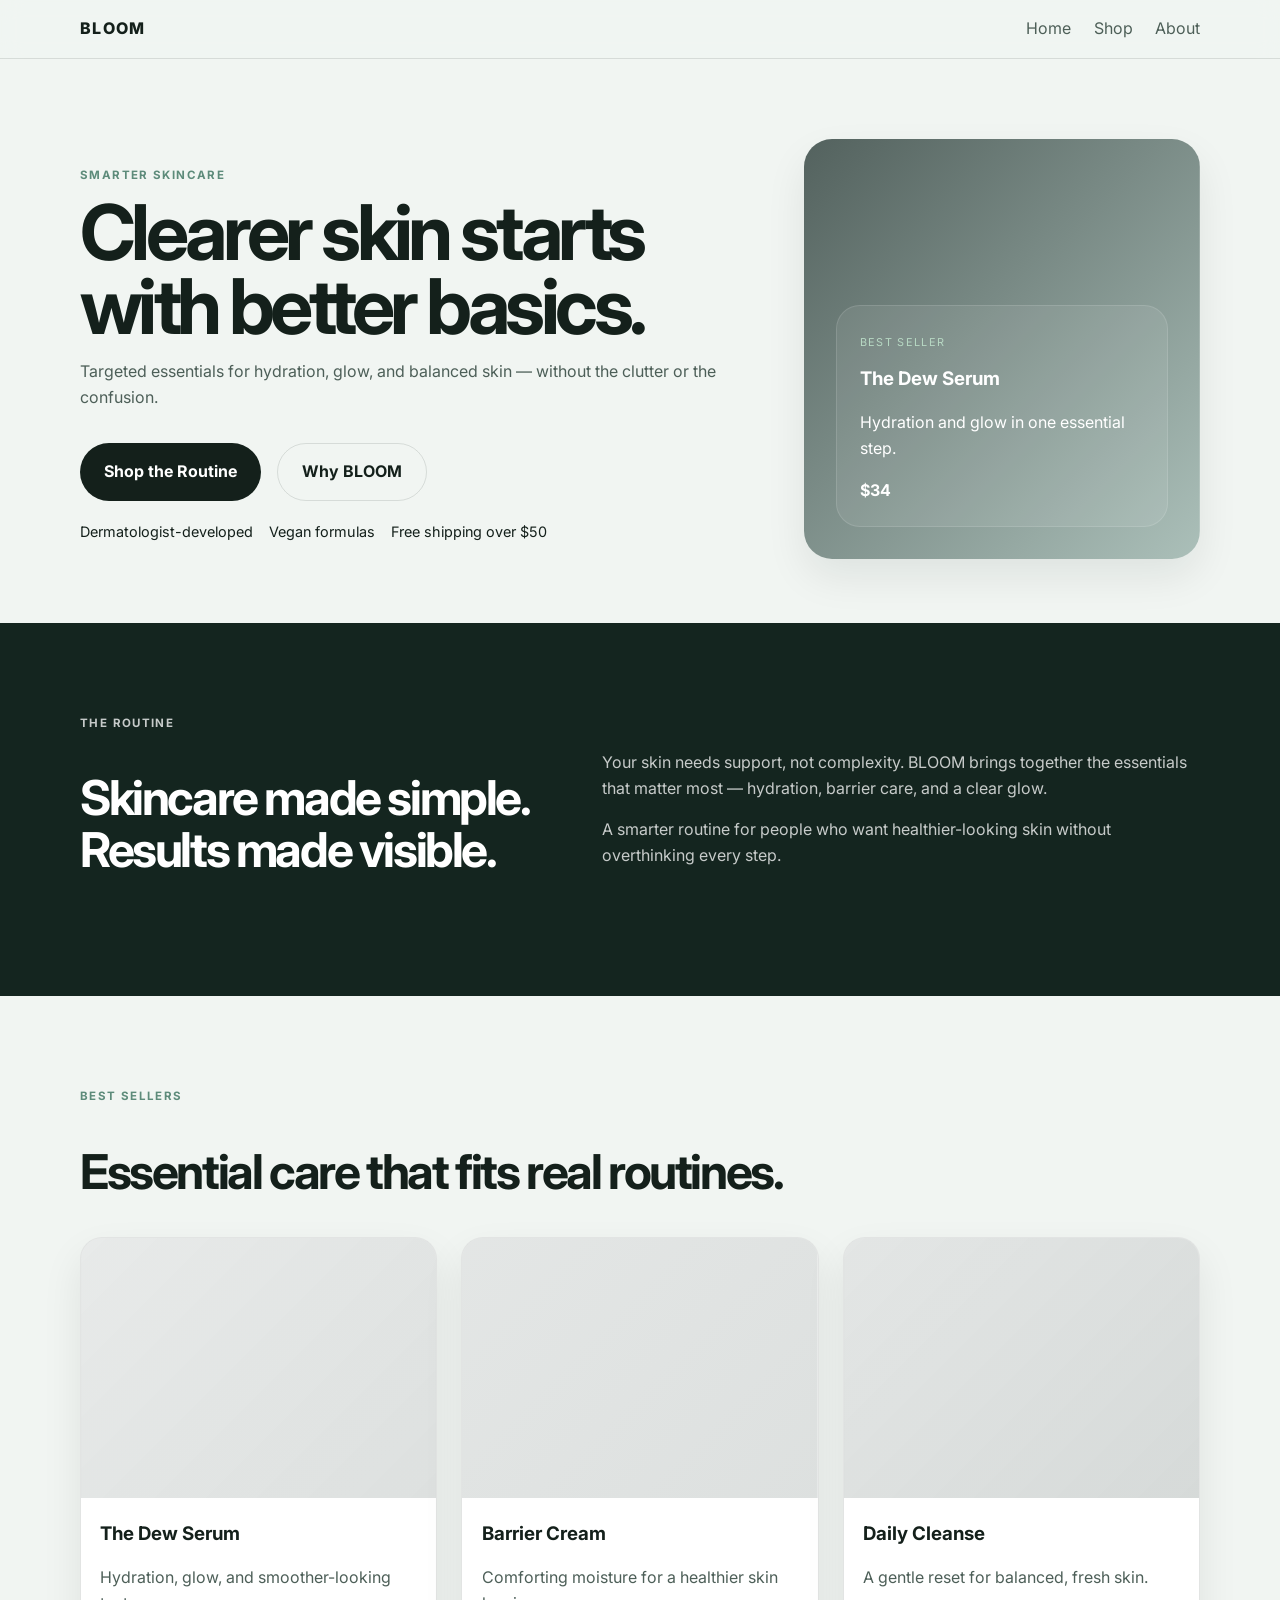
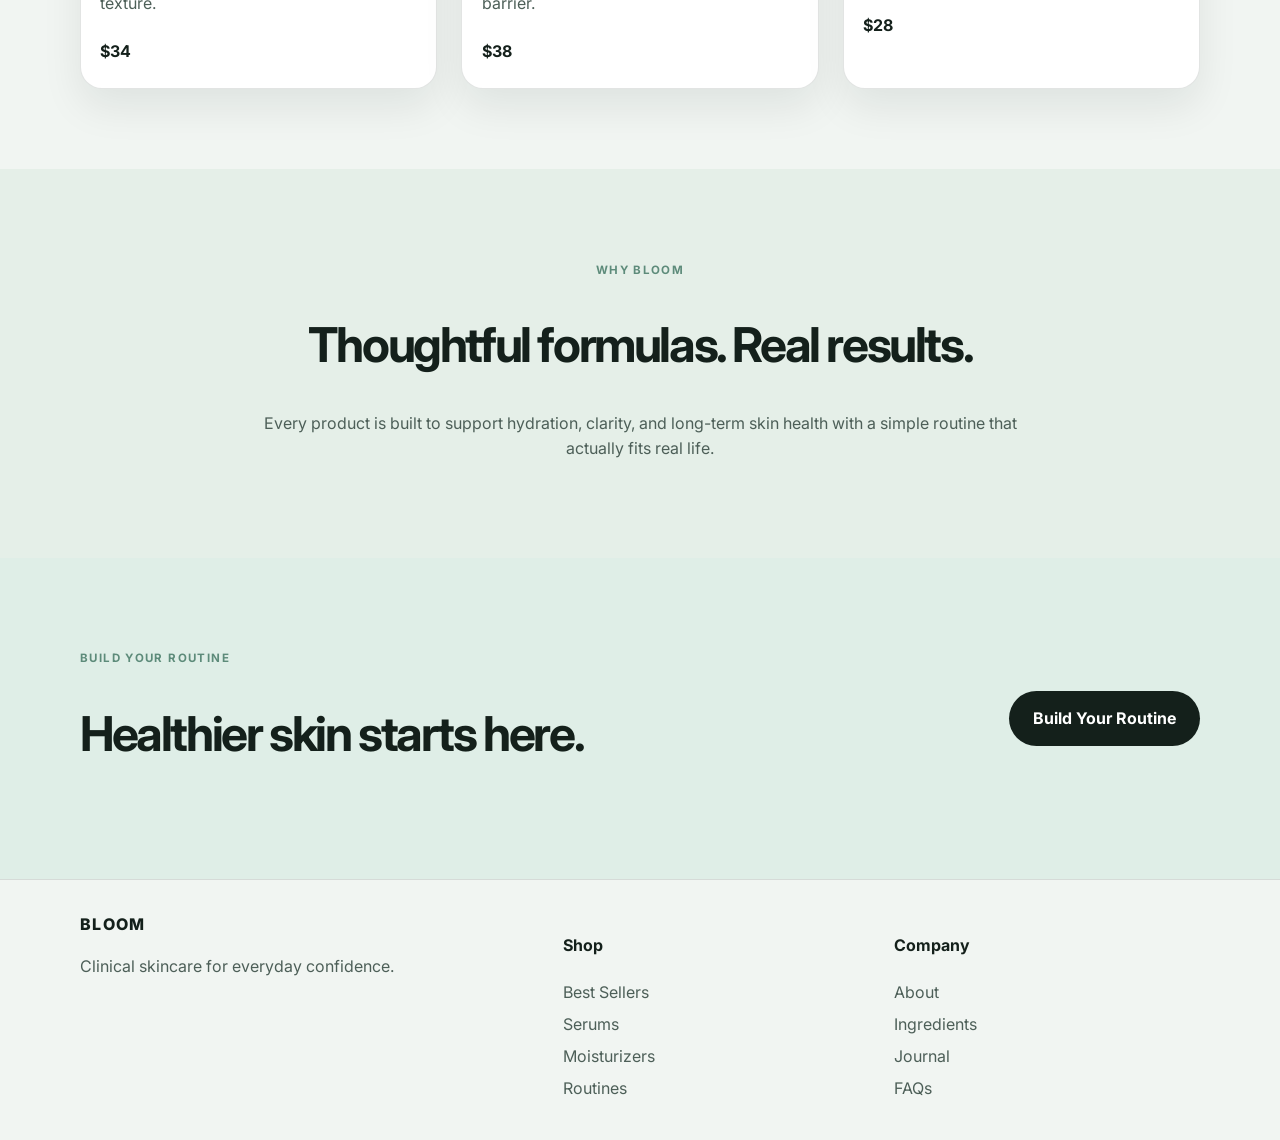
==== bloom/index.html @ 2af5d6f7 "Rename storefront paths to match brands" ====
<!DOCTYPE html>
<html lang="en">
  <head>
    <meta charset="UTF-8" />
    <meta name="viewport" content="width=device-width, initial-scale=1.0" />
    <title>BLOOM | Smarter Skincare</title>
    <meta name="description" content="BLOOM makes modern skincare essentials designed to support glow, hydration, and a balanced routine." />
    <link rel="preconnect" href="https://fonts.googleapis.com" />
    <link rel="preconnect" href="https://fonts.gstatic.com" crossorigin />
    <link href="https://fonts.googleapis.com/css2?family=Inter:wght@400;500;600;700;800&display=swap" rel="stylesheet" />
    <link rel="stylesheet" href="styles.css" />
  </head>
  <body>
    <header class="topbar">
      <div class="container nav">
        <div class="brand">BLOOM</div>
        <nav>
          <a href="index.html">Home</a>
          <a href="shop.html">Shop</a>
          <a href="about.html">About</a>
        </nav>
      </div>
    </header>

    <main>
      <section class="hero">
        <div class="container hero-grid">
          <div>
            <p class="eyebrow">Smarter skincare</p>
            <h1>Clearer skin starts with better basics.</h1>
            <p class="lead">
              Targeted essentials for hydration, glow, and balanced skin — without the clutter or the confusion.
            </p>
            <div class="cta-row">
              <a class="button primary" href="shop.html">Shop the Routine</a>
              <a class="button secondary" href="about.html">Why BLOOM</a>
            </div>
            <div class="trust-row">
              <span>Dermatologist-developed</span>
              <span>Vegan formulas</span>
              <span>Free shipping over $50</span>
            </div>
          </div>
          <div class="hero-card">
            <div class="product-mini">
              <span class="mini-tag">Best seller</span>
              <h3>The Dew Serum</h3>
              <p>Hydration and glow in one essential step.</p>
              <strong>$34</strong>
            </div>
          </div>
        </div>
      </section>

      <section class="section dark">
        <div class="container two-column">
          <div>
            <p class="eyebrow">The routine</p>
            <h2>Skincare made simple. Results made visible.</h2>
          </div>
          <div>
            <p>
              Your skin needs support, not complexity. BLOOM brings together the essentials that matter most — hydration, barrier care, and a clear glow.
            </p>
            <p>
              A smarter routine for people who want healthier-looking skin without overthinking every step.
            </p>
          </div>
        </div>
      </section>

      <section class="section">
        <div class="container">
          <div class="section-head">
            <div>
              <p class="eyebrow">Best sellers</p>
              <h2>Essential care that fits real routines.</h2>
            </div>
          </div>

          <div class="product-grid">
            <article class="product-card">
              <div class="image-box image-one"></div>
              <div class="product-copy">
                <h3>The Dew Serum</h3>
                <p>Hydration, glow, and smoother-looking texture.</p>
                <span>$34</span>
              </div>
            </article>

            <article class="product-card">
              <div class="image-box image-two"></div>
              <div class="product-copy">
                <h3>Barrier Cream</h3>
                <p>Comforting moisture for a healthier skin barrier.</p>
                <span>$38</span>
              </div>
            </article>

            <article class="product-card">
              <div class="image-box image-three"></div>
              <div class="product-copy">
                <h3>Daily Cleanse</h3>
                <p>A gentle reset for balanced, fresh skin.</p>
                <span>$28</span>
              </div>
            </article>
          </div>
        </div>
      </section>

      <section class="section alt">
        <div class="container center-block">
          <p class="eyebrow">Why BLOOM</p>
          <h2>Thoughtful formulas. Real results.</h2>
          <p>
            Every product is built to support hydration, clarity, and long-term skin health with a simple routine that actually fits real life.
          </p>
        </div>
      </section>

      <section class="section cta-band">
        <div class="container cta-inner">
          <div>
            <p class="eyebrow">Build your routine</p>
            <h2>Healthier skin starts here.</h2>
          </div>
          <a class="button primary" href="shop.html">Build Your Routine</a>
        </div>
      </section>
    </main>

    <footer class="site-footer">
      <div class="container footer-grid">
        <div>
          <div class="brand">BLOOM</div>
          <p>Clinical skincare for everyday confidence.</p>
        </div>
        <div>
          <h4>Shop</h4>
          <ul>
            <li>Best Sellers</li>
            <li>Serums</li>
            <li>Moisturizers</li>
            <li>Routines</li>
          </ul>
        </div>
        <div>
          <h4>Company</h4>
          <ul>
            <li>About</li>
            <li>Ingredients</li>
            <li>Journal</li>
            <li>FAQs</li>
          </ul>
        </div>
      </div>
    </footer>
  </body>
</html>
---- bloom/styles.css ----
:root {
  --bg: #f1f5f2;
  --panel: #ffffff;
  --panel-alt: #e5efe8;
  --ink: #14201b;
  --muted: #4d5f58;
  --line: rgba(20, 32, 27, 0.12);
  --dark: #14251f;
  --accent: #5d8b7a;
  --shadow: 0 18px 40px rgba(17, 27, 23, 0.08);
}

* { box-sizing: border-box; }
html { scroll-behavior: smooth; }
body {
  margin: 0;
  font-family: "Inter", sans-serif;
  background: var(--bg);
  color: var(--ink);
  line-height: 1.6;
}

a { color: inherit; text-decoration: none; }
img { max-width: 100%; display: block; }
.container { width: min(1120px, calc(100% - 2rem)); margin: 0 auto; }
.topbar {
  background: rgba(241, 245, 242, 0.8);
  border-bottom: 1px solid var(--line);
  position: sticky;
  top: 0;
  backdrop-filter: blur(10px);
}
.nav {
  padding: 1rem 0;
  display: flex;
  justify-content: space-between;
  align-items: center;
}
.brand {
  font-weight: 800;
  letter-spacing: 0.08em;
}
nav {
  display: flex;
  gap: 1.4rem;
  color: var(--muted);
}
.hero {
  padding: 5rem 0 4rem;
}
.hero-grid {
  display: grid;
  grid-template-columns: 1.4fr 0.8fr;
  gap: 2rem;
  align-items: center;
}
.eyebrow {
  text-transform: uppercase;
  letter-spacing: 0.12em;
  font-size: 0.72rem;
  color: var(--accent);
  font-weight: 700;
}
h1 {
  font-size: clamp(2.8rem, 6vw, 5rem);
  line-height: 0.96;
  letter-spacing: -0.06em;
  margin: 0.6rem 0 1rem;
}
h2 {
  font-size: clamp(2rem, 4vw, 3rem);
  line-height: 1.08;
  letter-spacing: -0.05em;
}
h3 { margin: 0 0 0.4rem; }
.lead, p, li {
  color: var(--muted);
}
.cta-row {
  display: flex;
  flex-wrap: wrap;
  gap: 1rem;
  margin-top: 2rem;
}
.button {
  display: inline-flex;
  align-items: center;
  justify-content: center;
  padding: 0.95rem 1.5rem;
  border-radius: 999px;
  font-weight: 700;
  transition: 0.2s ease;
}
.button.primary {
  background: var(--ink);
  color: white;
}
.button.secondary {
  border: 1px solid var(--line);
}
.trust-row {
  display: flex;
  flex-wrap: wrap;
  gap: 1rem;
  margin-top: 1.2rem;
  font-size: 0.9rem;
  color: var(--ink);
}
.hero-card {
  background-image: linear-gradient(135deg, rgba(16, 35, 31, 0.7), rgba(41, 92, 79, 0.35)), url('https://images.unsplash.com/photo-1522335789203-aabd1fc54bc9?auto=format&fit=crop&w=900&q=80');
  background-size: cover;
  background-position: center;
  color: white;
  border-radius: 28px;
  min-height: 420px;
  padding: 2rem;
  box-shadow: var(--shadow);
  display: flex;
  align-items: flex-end;
}
.product-mini {
  background: rgba(255,255,255,0.08);
  border: 1px solid rgba(255,255,255,0.12);
  border-radius: 24px;
  padding: 1.4rem;
  width: 100%;
}
.mini-tag {
  display: inline-block;
  color: #b7d8c3;
  font-size: 0.68rem;
  text-transform: uppercase;
  letter-spacing: 0.12em;
  margin-bottom: 0.8rem;
}
.product-mini p, .product-mini strong { color: white; }
.section {
  padding: 5rem 0;
}
.section.dark {
  background: var(--dark);
  color: white;
}
.section.dark p, .section.dark .eyebrow { color: rgba(255,255,255,0.76); }
.two-column {
  display: grid;
  grid-template-columns: 0.9fr 1.1fr;
  gap: 2rem;
  align-items: center;
}
.section-head {
  margin-bottom: 2rem;
}
.product-grid {
  display: grid;
  grid-template-columns: repeat(3, minmax(0, 1fr));
  gap: 1.5rem;
}
.large-grid {
  grid-template-columns: repeat(2, minmax(0, 1fr));
}
.product-card {
  background: var(--panel);
  border: 1px solid var(--line);
  border-radius: 22px;
  overflow: hidden;
  box-shadow: var(--shadow);
}
.image-box {
  height: 260px;
  background-size: cover;
  background-position: center;
}
.image-one {
  background-image: linear-gradient(135deg, rgba(27, 49, 42, 0.1), rgba(27, 49, 42, 0.15)), url('https://images.unsplash.com/photo-1522335789203-aabd1fc54bc9?auto=format&fit=crop&w=900&q=80');
}
.image-two {
  background-image: linear-gradient(135deg, rgba(27, 49, 42, 0.12), rgba(27, 49, 42, 0.15)), url('https://images.unsplash.com/photo-1571781926291-c477ebfd024b?auto=format&fit=crop&w=900&q=80');
}
.image-three {
  background-image: linear-gradient(135deg, rgba(27, 49, 42, 0.12), rgba(27, 49, 42, 0.18)), url('https://images.unsplash.com/photo-1556228578-8c89e6adf883?auto=format&fit=crop&w=900&q=80');
}
.image-four {
  background-image: linear-gradient(135deg, rgba(27, 49, 42, 0.08), rgba(27, 49, 42, 0.12)), url('https://images.unsplash.com/photo-1515377905703-c4788e51af15?auto=format&fit=crop&w=900&q=80');
}
.product-copy {
  padding: 1.3rem 1.2rem 1.5rem;
}
.product-copy span {
  display: inline-block;
  margin-top: 0.4rem;
  font-weight: 700;
}
.alt {
  background: var(--panel-alt);
}
.center-block {
  max-width: 760px;
  text-align: center;
  margin: 0 auto;
}
.cta-band {
  background: #dfeee7;
}
.cta-inner {
  display: flex;
  justify-content: space-between;
  align-items: center;
  gap: 1rem;
}
.page-shell {
  padding: 4rem 0 5rem;
}
.page-hero {
  margin-bottom: 2rem;
}
.content-block {
  max-width: 760px;
}
.site-footer {
  border-top: 1px solid var(--line);
  padding: 2rem 0;
}
.footer-grid {
  display: grid;
  grid-template-columns: 1.5fr 1fr 1fr;
  gap: 1.5rem;
}
.site-footer ul {
  list-style: none;
  padding: 0;
  margin: 0.5rem 0 0;
}
.site-footer li {
  margin-bottom: 0.4rem;
}
@media (max-width: 760px) {
  .hero-grid, .two-column, .product-grid, .large-grid, .footer-grid, .cta-inner {
    grid-template-columns: 1fr;
    display: grid;
  }
  nav { gap: 0.8rem; font-size: 0.94rem; }
  .cta-inner { align-items: flex-start; }
}
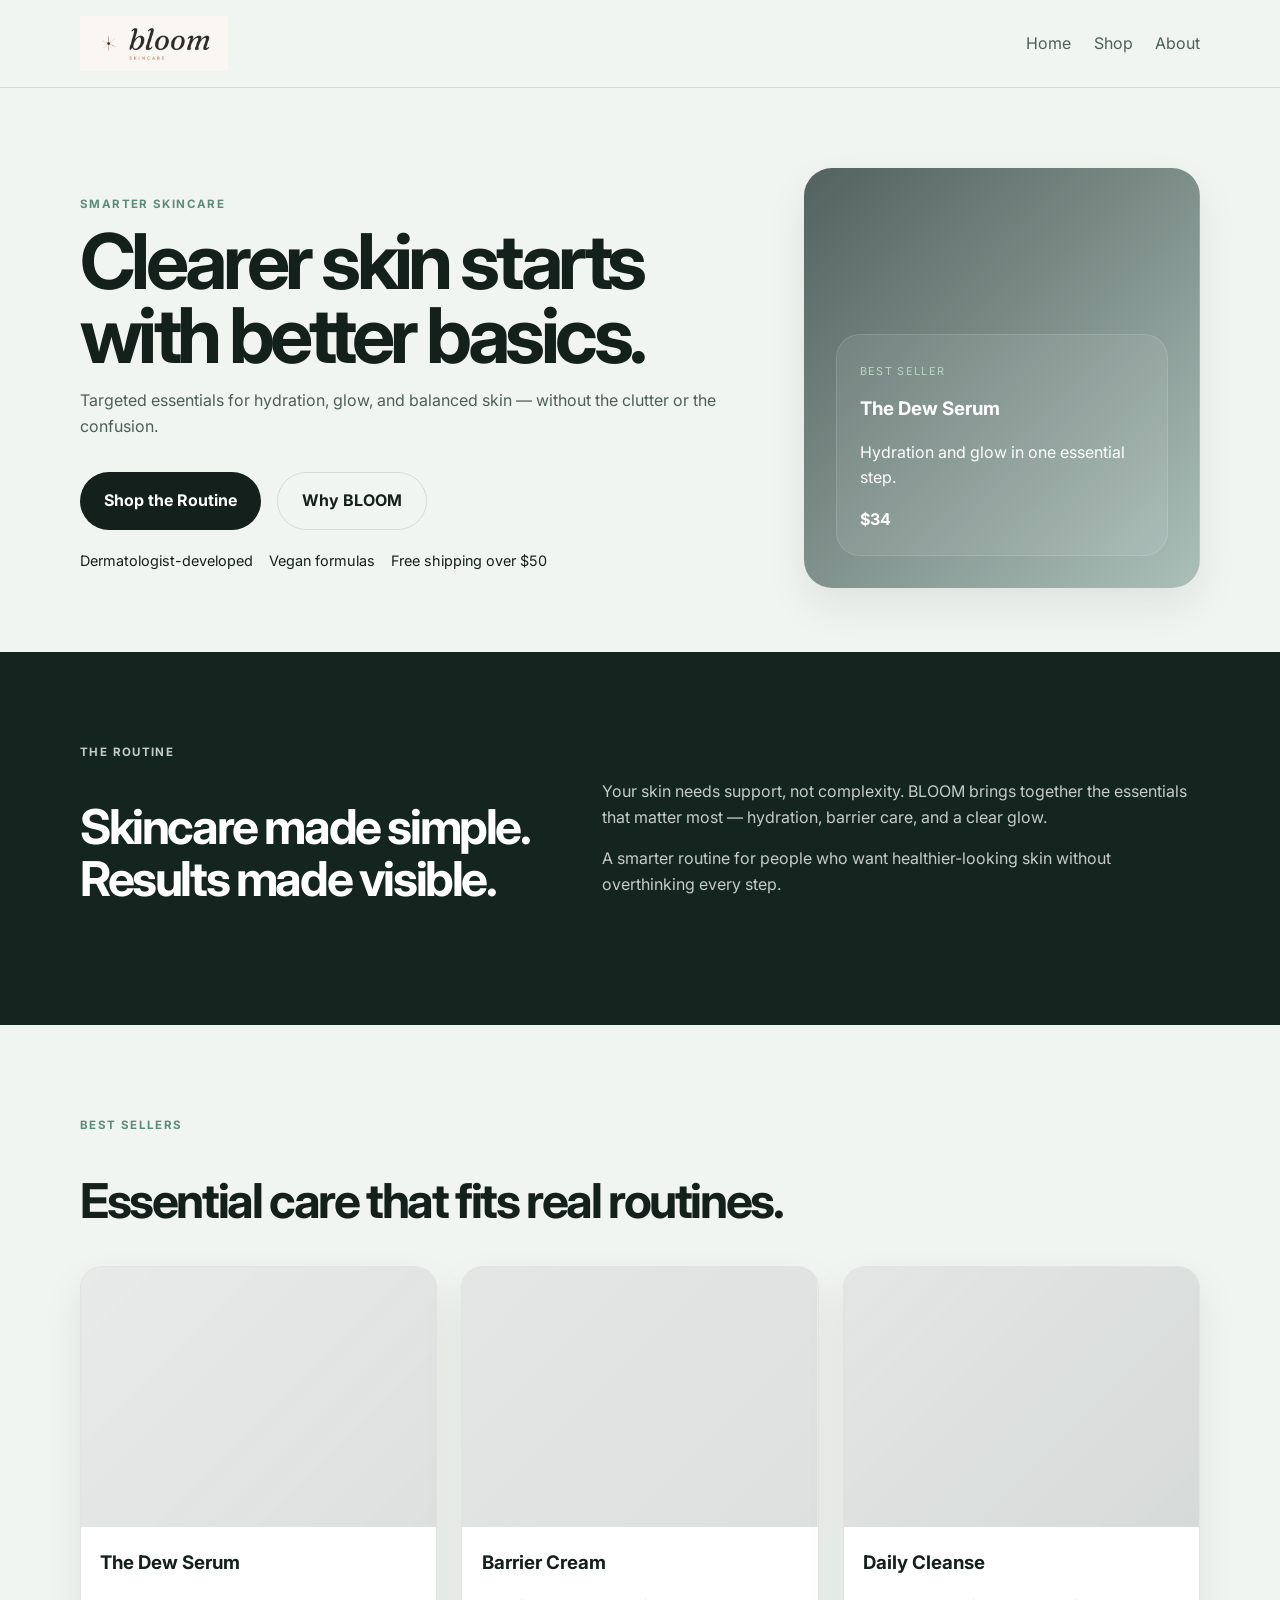
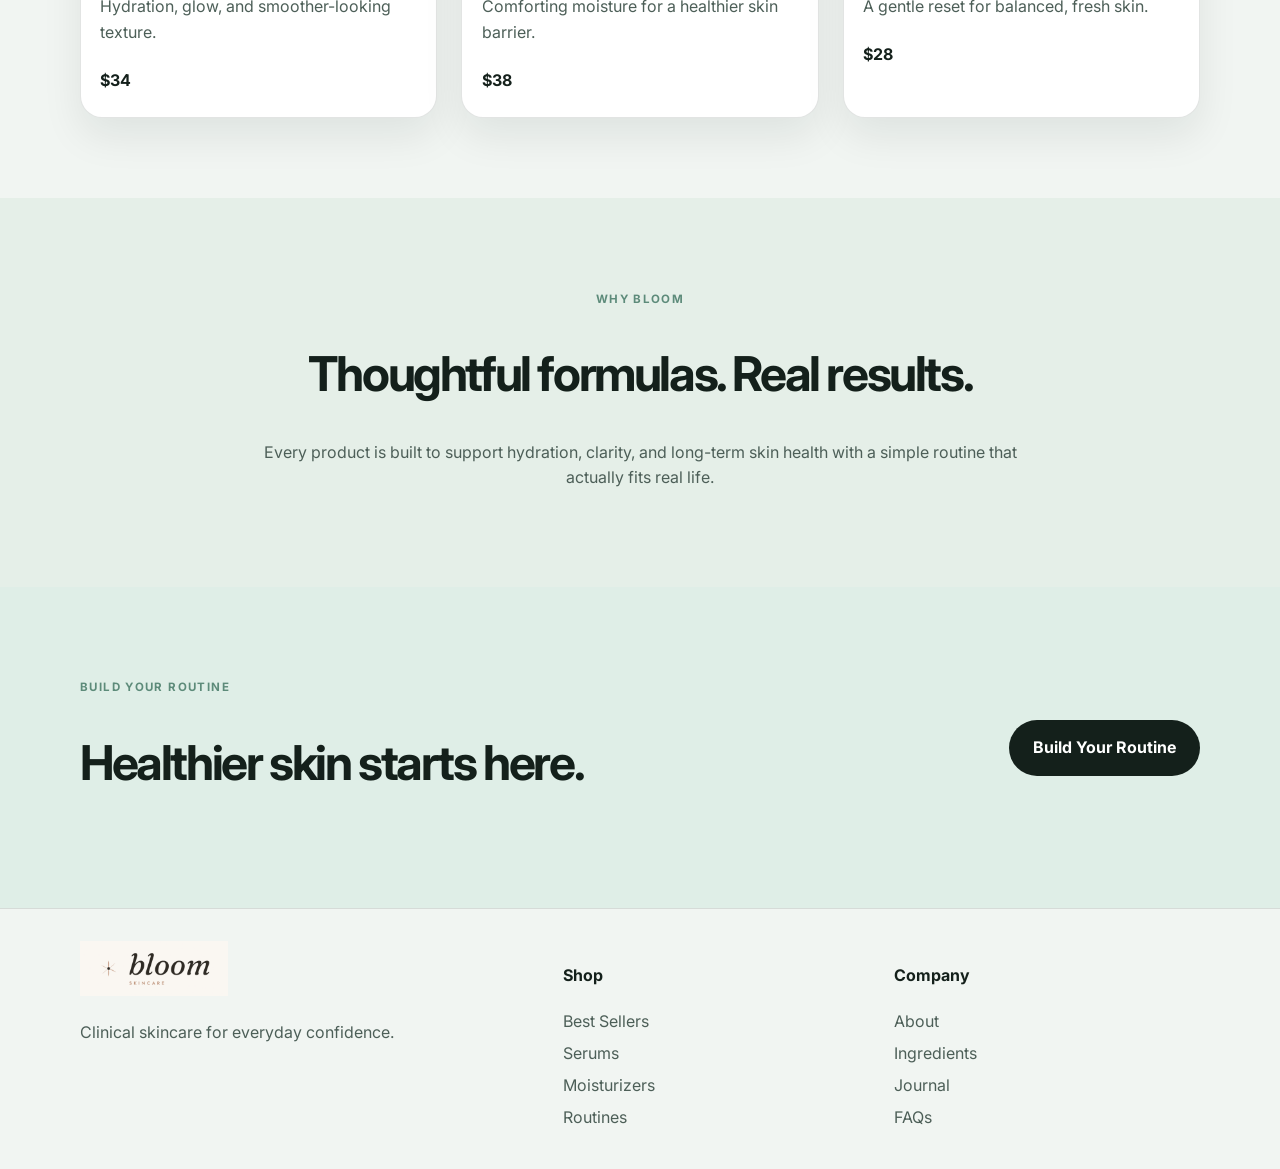
==== commit 78eae9d6: "Replace BLACKOUT and BLOOM logos" ====
--- a/bloom/index.html
+++ b/bloom/index.html
@@ -13,7 +13,7 @@
   <body>
     <header class="topbar">
       <div class="container nav">
-        <div class="brand">BLOOM</div>
+        <a class="brand" href="index.html" aria-label="BLOOM home"><img src="bloom-logo.png" alt="BLOOM Skincare" /></a>
         <nav>
           <a href="index.html">Home</a>
           <a href="shop.html">Shop</a>
@@ -133,7 +133,7 @@
     <footer class="site-footer">
       <div class="container footer-grid">
         <div>
-          <div class="brand">BLOOM</div>
+          <a class="brand" href="index.html" aria-label="BLOOM home"><img src="bloom-logo.png" alt="BLOOM Skincare" /></a>
           <p>Clinical skincare for everyday confidence.</p>
         </div>
         <div>
--- a/bloom/styles.css
+++ b/bloom/styles.css
@@ -39,6 +39,12 @@
 .brand {
   font-weight: 800;
   letter-spacing: 0.08em;
+  display: inline-flex;
+  align-items: center;
+}
+.brand img {
+  width: 148px;
+  height: auto;
 }
 nav {
   display: flex;
